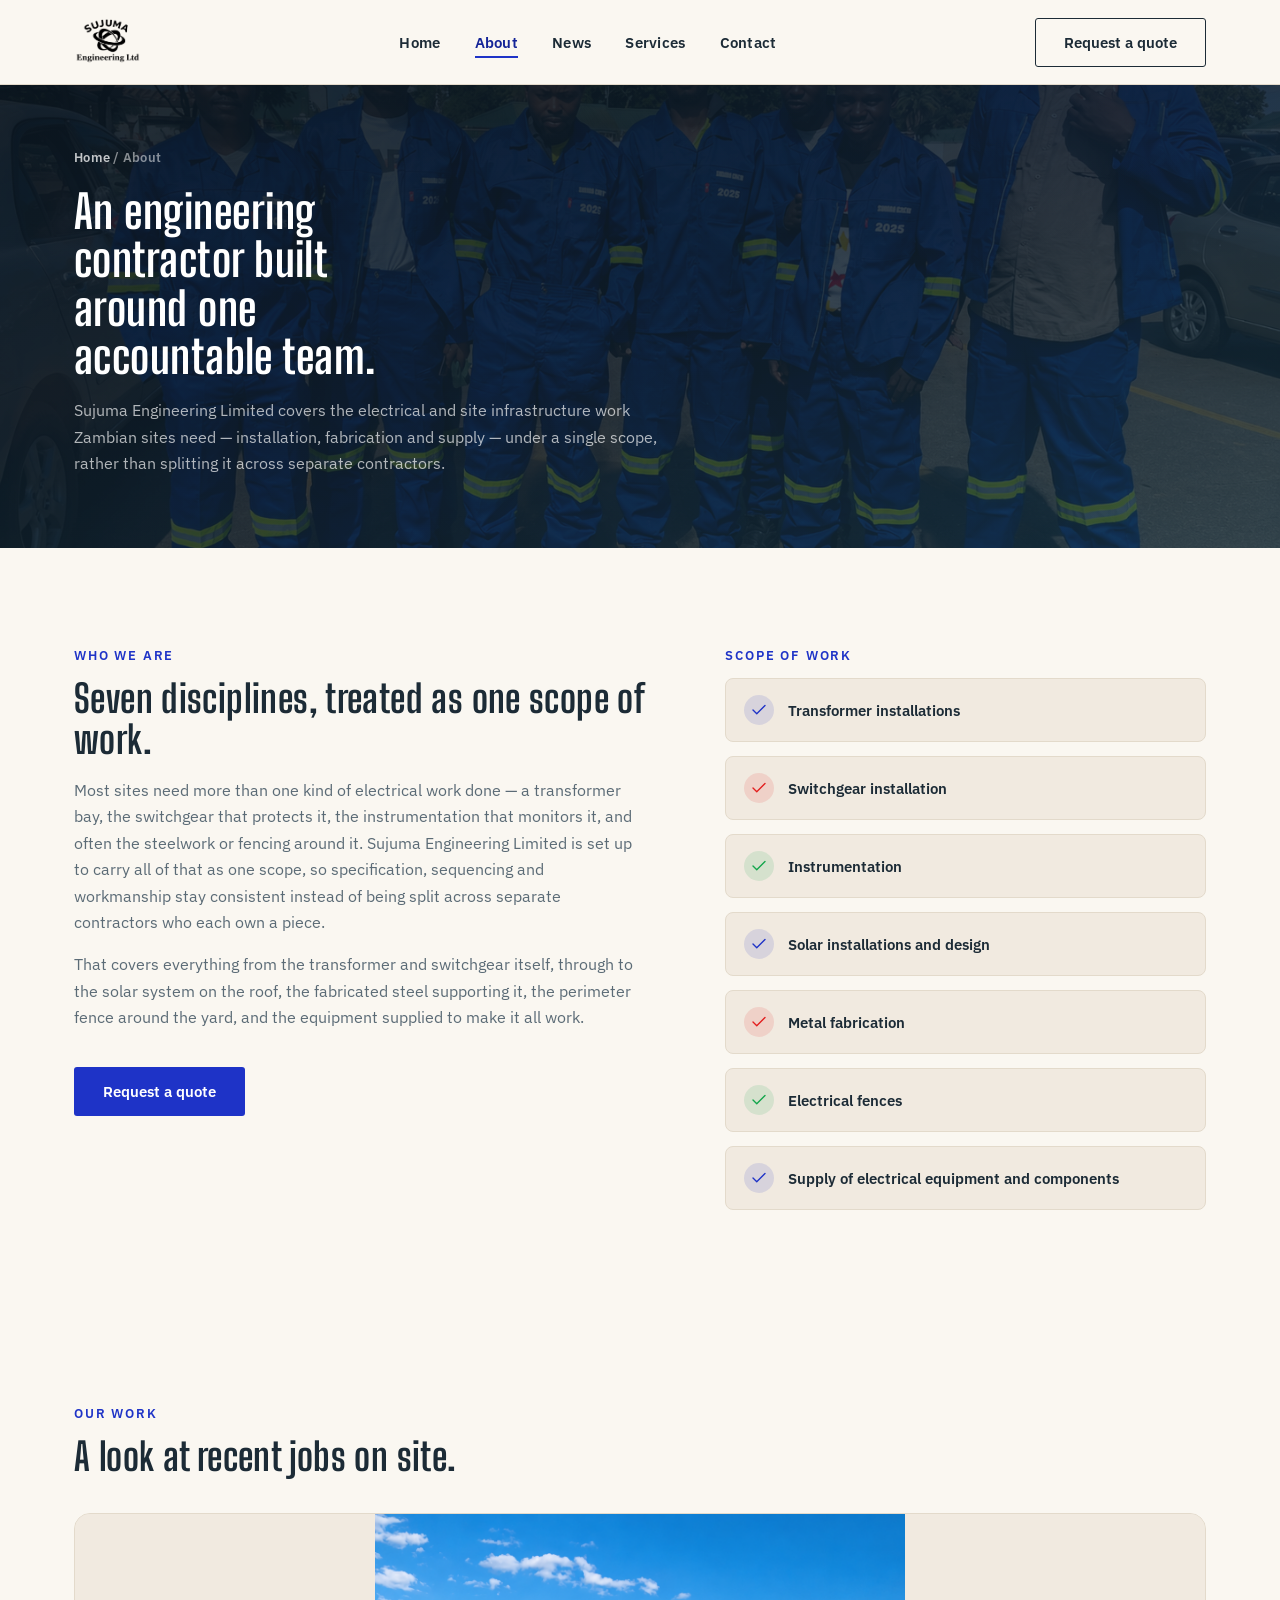
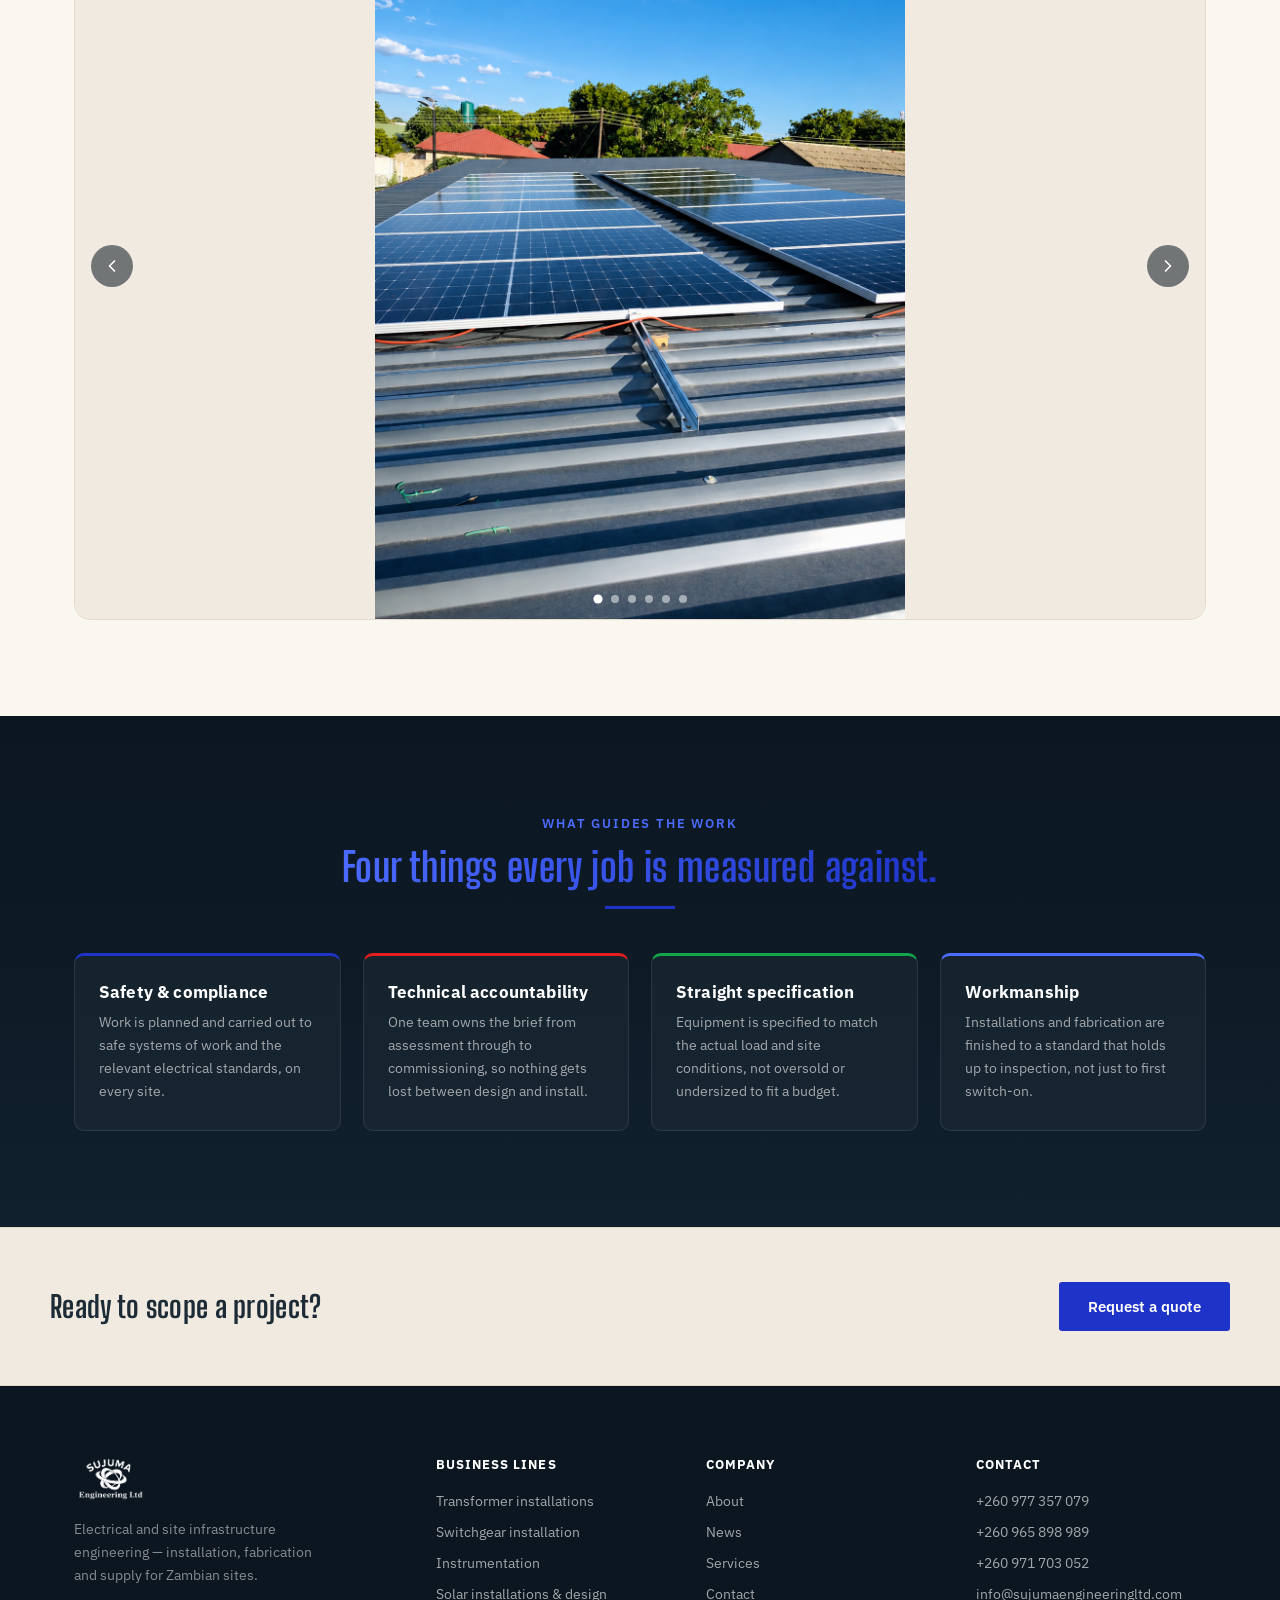
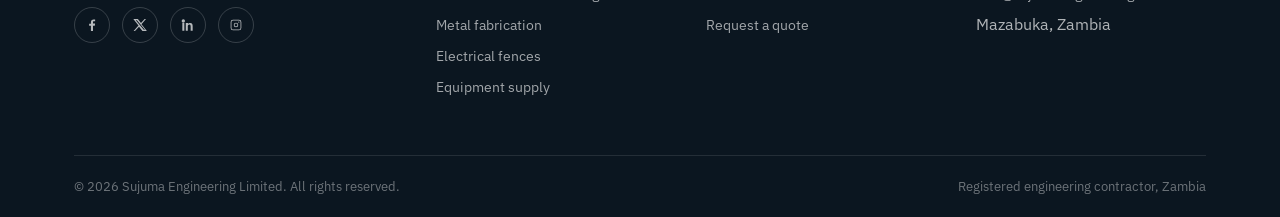
==== about.html @ 50403bbb "Initial commit" ====
<!DOCTYPE html>
<html lang="en">
<head>
<meta charset="UTF-8" />
<meta name="viewport" content="width=device-width, initial-scale=1" />
<title>About — Sujuma Engineering Limited</title>
<meta name="description" content="Sujuma Engineering Limited is a Zambian engineering contractor covering transformer installation, switchgear, instrumentation, solar, fabrication, electrical fencing and equipment supply." />
<link rel="icon" type="image/png" href="images/logo1.png" />
<link rel="stylesheet" href="css/style.css" />
</head>
<body>

<header class="site-header">
  <div class="container nav">
    <a href="index.html" class="logo">
      <img src="images/logo-black.png" alt="Sujuma Engineering Limited" />
    </a>
    <nav class="nav-links" id="nav-links">
      <a href="index.html">Home</a>
      <a href="about.html" aria-current="page">About</a>
      <a href="news.html">News</a>
      <a href="services.html">Services</a>
      <a href="contact.html">Contact</a>
    </nav>
    <div class="nav-cta">
      <a href="contact.html" class="btn btn-outline">Request a quote</a>
      <button class="nav-toggle" aria-label="Toggle menu" aria-expanded="false" id="nav-toggle">
        <span></span>
      </button>
    </div>
  </div>
</header>

<!-- ================= PAGE HERO ================= -->
<section class="page-hero page-hero--photo">
  <div class="container">
    <div class="breadcrumb"><a href="index.html">Home</a> / About</div>
    <h1>An engineering contractor built around one accountable team.</h1>
    <p>Sujuma Engineering Limited covers the electrical and site infrastructure work Zambian sites need — installation, fabrication and supply — under a single scope, rather than splitting it across separate contractors.</p>
  </div>
</section>

<!-- ================= WHO WE ARE / SCOPE ================= -->
<section class="section-pad">
  <div class="container split">
    <div>
      <span class="eyebrow">Who we are</span>
      <h2 style="font-size:clamp(1.9rem,3vw,2.4rem); color:var(--ink); margin-bottom:18px;">Seven disciplines, treated as one scope of work.</h2>
      <p style="max-width:56ch;">Most sites need more than one kind of electrical work done — a transformer bay, the switchgear that protects it, the instrumentation that monitors it, and often the steelwork or fencing around it. Sujuma Engineering Limited is set up to carry all of that as one scope, so specification, sequencing and workmanship stay consistent instead of being split across separate contractors who each own a piece.</p>
      <p style="max-width:56ch;">That covers everything from the transformer and switchgear itself, through to the solar system on the roof, the fabricated steel supporting it, the perimeter fence around the yard, and the equipment supplied to make it all work.</p>
      <a href="contact.html" class="btn btn-copper" style="margin-top:20px;">Request a quote</a>
    </div>
    <div>
      <span class="eyebrow">Scope of work</span>
      <ul class="scope-list">
        <li>
          <svg viewBox="0 0 24 24" fill="none" stroke="currentColor" stroke-width="1.8" stroke-linecap="round" stroke-linejoin="round" aria-hidden="true"><path d="M20 6 L9 17 L4 12"/></svg>
          Transformer installations
        </li>
        <li>
          <svg viewBox="0 0 24 24" fill="none" stroke="currentColor" stroke-width="1.8" stroke-linecap="round" stroke-linejoin="round" aria-hidden="true"><path d="M20 6 L9 17 L4 12"/></svg>
          Switchgear installation
        </li>
        <li>
          <svg viewBox="0 0 24 24" fill="none" stroke="currentColor" stroke-width="1.8" stroke-linecap="round" stroke-linejoin="round" aria-hidden="true"><path d="M20 6 L9 17 L4 12"/></svg>
          Instrumentation
        </li>
        <li>
          <svg viewBox="0 0 24 24" fill="none" stroke="currentColor" stroke-width="1.8" stroke-linecap="round" stroke-linejoin="round" aria-hidden="true"><path d="M20 6 L9 17 L4 12"/></svg>
          Solar installations and design
        </li>
        <li>
          <svg viewBox="0 0 24 24" fill="none" stroke="currentColor" stroke-width="1.8" stroke-linecap="round" stroke-linejoin="round" aria-hidden="true"><path d="M20 6 L9 17 L4 12"/></svg>
          Metal fabrication
        </li>
        <li>
          <svg viewBox="0 0 24 24" fill="none" stroke="currentColor" stroke-width="1.8" stroke-linecap="round" stroke-linejoin="round" aria-hidden="true"><path d="M20 6 L9 17 L4 12"/></svg>
          Electrical fences
        </li>
        <li>
          <svg viewBox="0 0 24 24" fill="none" stroke="currentColor" stroke-width="1.8" stroke-linecap="round" stroke-linejoin="round" aria-hidden="true"><path d="M20 6 L9 17 L4 12"/></svg>
          Supply of electrical equipment and components
        </li>
      </ul>
    </div>
  </div>
</section>

<!-- ================= OUR WORK — slideshow ================= -->
<section class="section-pad">
  <div class="container">
    <div style="margin-bottom:36px;">
      <span class="eyebrow">Our work</span>
      <h2 style="font-size:clamp(1.9rem,3vw,2.4rem); color:var(--ink);">A look at recent jobs on site.</h2>
    </div>
    <div class="work-slider" id="work-slider">
      <div class="work-slide is-active"><img src="images/work1.jpeg" alt="Sujuma Engineering site work — photo 1" /></div>
      <div class="work-slide"><img src="images/work2.jpeg" alt="Sujuma Engineering site work — photo 2" /></div>
      <div class="work-slide"><img src="images/work3.jpeg" alt="Sujuma Engineering site work — photo 3" /></div>
      <div class="work-slide"><img src="images/work4.jpeg" alt="Sujuma Engineering site work — photo 4" /></div>
      <div class="work-slide"><img src="images/work5.jpeg" alt="Sujuma Engineering site work — photo 5" /></div>
      <div class="work-slide"><img src="images/work6.jpeg" alt="Sujuma Engineering site work — photo 6" /></div>

      <button class="work-slider-arrow work-slider-prev" id="work-prev" aria-label="Previous photo">
        <svg viewBox="0 0 24 24" fill="none" stroke="currentColor" stroke-width="2" stroke-linecap="round" stroke-linejoin="round"><path d="M15 6l-6 6 6 6"/></svg>
      </button>
      <button class="work-slider-arrow work-slider-next" id="work-next" aria-label="Next photo">
        <svg viewBox="0 0 24 24" fill="none" stroke="currentColor" stroke-width="2" stroke-linecap="round" stroke-linejoin="round"><path d="M9 6l6 6-6 6"/></svg>
      </button>

      <div class="work-slider-dots" id="work-slider-dots"></div>
    </div>
  </div>
</section>

<script>
(function () {
  var slides = document.querySelectorAll(".work-slide");
  var dotsEl = document.getElementById("work-slider-dots");
  if (!slides.length || !dotsEl) return;

  var index = 0;
  var rotationMs = 5000;
  var timer = null;
  var dots = [];

  function show(i) {
    slides.forEach(function (slide, n) { slide.classList.toggle("is-active", n === i); });
    dots.forEach(function (dot, n) { dot.classList.toggle("is-active", n === i); });
    index = i;
  }

  function next() { show((index + 1) % slides.length); }
  function prev() { show((index - 1 + slides.length) % slides.length); }

  function restartTimer() {
    if (timer) clearInterval(timer);
    timer = setInterval(next, rotationMs);
  }

  slides.forEach(function (_, i) {
    var dot = document.createElement("button");
    dot.className = "work-dot" + (i === 0 ? " is-active" : "");
    dot.setAttribute("aria-label", "Photo " + (i + 1));
    dot.addEventListener("click", function () { show(i); restartTimer(); });
    dotsEl.appendChild(dot);
    dots.push(dot);
  });

  var prevBtn = document.getElementById("work-prev");
  var nextBtn = document.getElementById("work-next");
  if (prevBtn) prevBtn.addEventListener("click", function () { prev(); restartTimer(); });
  if (nextBtn) nextBtn.addEventListener("click", function () { next(); restartTimer(); });

  restartTimer();
})();
</script>

<!-- ================= VALUES — dark band ================= -->
<section class="services-dark section-pad">
  <div class="container">
    <div class="services-head" style="margin-bottom:44px;">
      <span class="eyebrow">What guides the work</span>
      <h2>Four things every job is measured against.</h2>
    </div>
    <div class="values-grid">
      <div class="value-card">
        <h3>Safety &amp; compliance</h3>
        <p>Work is planned and carried out to safe systems of work and the relevant electrical standards, on every site.</p>
      </div>
      <div class="value-card">
        <h3>Technical accountability</h3>
        <p>One team owns the brief from assessment through to commissioning, so nothing gets lost between design and install.</p>
      </div>
      <div class="value-card">
        <h3>Straight specification</h3>
        <p>Equipment is specified to match the actual load and site conditions, not oversold or undersized to fit a budget.</p>
      </div>
      <div class="value-card">
        <h3>Workmanship</h3>
        <p>Installations and fabrication are finished to a standard that holds up to inspection, not just to first switch-on.</p>
      </div>
    </div>
  </div>
</section>

<!-- ================= CTA BAND ================= -->
<section class="cta-band">
  <div class="container cta-inner">
    <h2>Ready to scope a project?</h2>
    <a href="contact.html" class="btn btn-copper">Request a quote</a>
  </div>
</section>

<!-- ================= FOOTER ================= -->
<footer class="site-footer">
  <div class="container">
    <div class="footer-grid">
      <div class="footer-brand">
        <a href="index.html" class="logo">
          <img src="images/logo-white.png" alt="Sujuma Engineering Limited" />
        </a>
        <p>Electrical and site infrastructure engineering — installation, fabrication and supply for Zambian sites.</p>
        <div class="footer-social">
          <a href="#" aria-label="Facebook">
            <svg viewBox="0 0 24 24" fill="currentColor"><path d="M13.5 21v-8h2.7l.4-3.1h-3.1V8c0-.9.25-1.5 1.55-1.5H16.7V3.7c-.28-.04-1.25-.12-2.36-.12-2.34 0-3.94 1.43-3.94 4.04V10H7.7v3.1h2.7V21h3.1z"/></svg>
          </a>
          <a href="#" aria-label="Twitter / X">
            <svg viewBox="0 0 24 24" fill="currentColor"><path d="M18.9 3H21l-6.8 7.8L22.3 21h-6.6l-5.2-6.4L4.5 21H2.4l7.3-8.4L2 3h6.8l4.7 5.9L18.9 3zm-1.2 16h1.7L7.4 4.9H5.6L17.7 19z"/></svg>
          </a>
          <a href="#" aria-label="LinkedIn">
            <svg viewBox="0 0 24 24" fill="currentColor"><path d="M4.98 3.5a2.5 2.5 0 11-.02 5 2.5 2.5 0 01.02-5zM3.5 9h3v11.5h-3V9zm6 0h2.9v1.6h.04c.4-.76 1.4-1.6 2.9-1.6 3.1 0 3.66 2.05 3.66 4.7v6.8h-3v-6c0-1.44-.03-3.3-2-3.3-2 0-2.3 1.57-2.3 3.2v6.1h-3V9z"/></svg>
          </a>
          <a href="#" aria-label="Instagram">
            <svg viewBox="0 0 24 24" fill="currentColor"><path d="M12 8.6a3.4 3.4 0 100 6.8 3.4 3.4 0 000-6.8zm0 5.6a2.2 2.2 0 110-4.4 2.2 2.2 0 010 4.4zM16.5 4h-9A3.5 3.5 0 004 7.5v9A3.5 3.5 0 007.5 20h9a3.5 3.5 0 003.5-3.5v-9A3.5 3.5 0 0016.5 4zm2.3 12.5a2.3 2.3 0 01-2.3 2.3h-9a2.3 2.3 0 01-2.3-2.3v-9A2.3 2.3 0 017.5 5.2h9a2.3 2.3 0 012.3 2.3v9zM17.1 7.6a.9.9 0 11-1.8 0 .9.9 0 011.8 0z"/></svg>
          </a>
        </div>
      </div>
      <div class="footer-col">
        <h4>Business lines</h4>
        <ul>
          <li><a href="services.html#transformer-installations">Transformer installations</a></li>
          <li><a href="services.html#switchgear-installation">Switchgear installation</a></li>
          <li><a href="services.html#instrumentation">Instrumentation</a></li>
          <li><a href="services.html#solar-installations-design">Solar installations &amp; design</a></li>
          <li><a href="services.html#metal-fabrication">Metal fabrication</a></li>
          <li><a href="services.html#electrical-fences">Electrical fences</a></li>
          <li><a href="services.html#supply-of-equipment">Equipment supply</a></li>
        </ul>
      </div>
      <div class="footer-col">
        <h4>Company</h4>
        <ul>
          <li><a href="about.html">About</a></li>
          <li><a href="news.html">News</a></li>
          <li><a href="services.html">Services</a></li>
          <li><a href="contact.html">Contact</a></li>
          <li><a href="contact.html#quote">Request a quote</a></li>
        </ul>
      </div>
      <div class="footer-col">
        <h4>Contact</h4>
        <ul>
          <li><a href="tel:+260977357079">+260 977 357 079</a></li>
          <li><a href="tel:+260965898989">+260 965 898 989</a></li>
          <li><a href="tel:+260971703052">+260 971 703 052</a></li>
          <li><a href="mailto:info@sujumaengineeringltd.com">info@sujumaengineeringltd.com</a></li>
          <li>Mazabuka, Zambia</li>
        </ul>
      </div>
    </div>
    <div class="footer-bottom">
      <span>© <span data-year>2026</span> Sujuma Engineering Limited. All rights reserved.</span>
      <span>Registered engineering contractor, Zambia</span>
    </div>
  </div>
</footer>

<script src="js/main.js"></script>
</body>
</html>
---- css/style.css ----
/* ==========================================================================
   Sujuma Engineering Limited — stylesheet
   Layout structure inspired by the Photon site (video/carousel hero,
   split about section, dark portfolio band, footer with logo + socials)
   rebuilt in Sujuma's own brand system — the blue / red / green from the
   Sujuma ring logo, on a navy base.
   ========================================================================== */

@import url('https://fonts.googleapis.com/css2?family=Big+Shoulders+Display:wght@600;700;800&family=IBM+Plex+Sans:wght@400;500;600&display=swap');

:root{
  /* primary accent = logo blue; --copper name kept so existing rules below
     (buttons, links, hero accents) stay wired up */
  --copper: #1E33C7;
  --copper-light: #4C6BFF;
  --copper-dark: #142497;

  /* secondary logo accents */
  --brand-red: #E31E1E;
  --brand-red-light: #FF5A5A;
  --brand-green: #12A64B;
  --brand-green-light: #35CE72;

  --navy-950: #0B1620;
  --navy-900: #10202D;
  --navy-800: #16303F;
  --ink: #1C2B36;
  --slate: #5B6B76;
  --paper: #FAF7F1;
  --paper-dim: #F1EAE0;
  --line: #E3DACB;
  --white: #FFFFFF;

  --font-display: 'Big Shoulders Display', sans-serif;
  --font-body: 'IBM Plex Sans', sans-serif;

  --container: 1180px;
}

*, *::before, *::after{ box-sizing: border-box; }
html{ scroll-behavior: smooth; }
body{
  margin:0;
  font-family: var(--font-body);
  color: var(--ink);
  background: var(--paper);
  -webkit-font-smoothing: antialiased;
}
img{ max-width:100%; display:block; }
a{ color: inherit; text-decoration:none; }
ul{ margin:0; padding:0; list-style:none; }
h1,h2,h3,h4{
  font-family: var(--font-display);
  font-weight: 700;
  line-height: 1.05;
  margin: 0 0 .5em;
  letter-spacing: .01em;
}
p{ margin: 0 0 1em; color: var(--slate); line-height: 1.65; }

.container{
  max-width: var(--container);
  margin: 0 auto;
  padding: 0 24px;
}

.section-pad{ padding: 96px 0; }
.eyebrow{
  display:inline-block;
  font-family: var(--font-body);
  font-weight:600;
  font-size: 13px;
  letter-spacing: .14em;
  text-transform: uppercase;
  color: var(--copper);
  margin-bottom: 14px;
}

/* ---------- buttons ---------- */
.btn{
  display:inline-flex;
  align-items:center;
  justify-content:center;
  gap:8px;
  padding: 14px 28px;
  border-radius: 3px;
  font-family: var(--font-body);
  font-weight:600;
  font-size: 15px;
  border: 1.5px solid transparent;
  cursor:pointer;
  transition: all .2s ease;
  white-space: nowrap;
}
.btn-copper{ background: var(--copper); color: var(--white); }
.btn-copper:hover{ background: var(--copper-dark); }
.btn-outline{ border-color: var(--ink); color: var(--ink); background: transparent; }
.btn-outline:hover{ background: var(--ink); color: var(--white); }
.btn-outline-light{ border-color: rgba(255,255,255,.55); color: var(--white); background: transparent; }
.btn-outline-light:hover{ background: var(--white); color: var(--navy-950); border-color: var(--white); }

/* ==========================================================================
   Header
   ========================================================================== */
.site-header{
  position: sticky; top:0; z-index: 100;
  background: rgba(250,247,241,.92);
  backdrop-filter: blur(8px);
  border-bottom: 1px solid var(--line);
}
.nav{
  display:flex; align-items:center; justify-content:space-between;
  height: 84px;
}
.logo{ display:flex; align-items:center; gap:12px; }
.logo img{ height: 46px; width:auto; }
.nav-links{ display:flex; align-items:center; gap:34px; }
.nav-links a{
  font-weight:600; font-size:14.5px; letter-spacing:.02em;
  color: var(--ink); position:relative; padding: 6px 0;
}
.nav-links a::after{
  content:""; position:absolute; left:0; right:0; bottom:0; height:2px;
  background: var(--copper); transform: scaleX(0); transform-origin:left;
  transition: transform .2s ease;
}
.nav-links a:hover::after, .nav-links a[aria-current="page"]::after{ transform: scaleX(1); }
.nav-links a[aria-current="page"]{ color: var(--copper-dark); }

.nav-cta{ display:flex; align-items:center; gap:18px; }
.nav-toggle{
  display:none; width:38px; height:32px; border:none; background:none; cursor:pointer;
  position: relative;
}
.nav-toggle span, .nav-toggle::before, .nav-toggle::after{
  content:""; position:absolute; left:6px; right:6px; height:2px; background: var(--ink);
}
.nav-toggle::before{ top:8px; } .nav-toggle span{ top:15px; } .nav-toggle::after{ top:22px; }

/* ==========================================================================
   Hero — dark banner with rotating slide copy, replaces the video hero
   ========================================================================== */
.hero{
  position: relative;
  overflow:hidden;
  background: var(--navy-950);
  color: var(--white);
}

/* photographic background layer — one image per slide, cross-faded */
.hero-bg{ position:absolute; inset:0; z-index:0; }
.hero-bg-img{
  position:absolute; inset:0;
  background-size: cover;
  background-position: center;
  opacity: 0;
  transition: opacity 1.1s ease;
  animation: zoom-pan 25s ease-in-out infinite;
}
.hero-bg-img.is-active{ opacity:1; }
.hero-bg-img-1{ animation-delay: 0s; }
.hero-bg-img-2{ animation-delay: -6.25s; }
.hero-bg-img-3{ animation-delay: -12.5s; }
.hero-bg-img-4{ animation-delay: -18.75s; }

@keyframes zoom-pan {
  0% { background-size: 120%; background-position: center; }
  50% { background-size: 110%; background-position: center; }
  100% { background-size: 120%; background-position: center; }
}
.hero-bg::after{
  content:"";
  position:absolute; inset:0;
  background:
    linear-gradient(160deg, rgba(11,22,32,.60), rgba(16,32,45,.55) 55%, rgba(22,48,63,.50)),
    radial-gradient(1100px 620px at 84% -10%, rgba(30,51,199,.25), transparent 60%),
    radial-gradient(900px 500px at -10% 110%, rgba(18,166,75,.12), transparent 55%);
}
.hero-grid-lines{
  position:absolute; inset:0; opacity:.06; pointer-events:none; z-index:1;
  background-image:
    linear-gradient(rgba(255,255,255,.6) 1px, transparent 1px),
    linear-gradient(90deg, rgba(255,255,255,.6) 1px, transparent 1px);
  background-size: 56px 56px;
}
.hero-slider{
  position: relative; z-index: 2;
  min-height: 560px;
  display:flex; align-items:center;
}
.hero-slide{
  display:none;
  animation: heroFade .6s ease;
}
.hero-slide.is-active{ display:block; }
@keyframes heroFade{ from{ opacity:0; transform: translateY(10px);} to{ opacity:1; transform:none; } }

.hero-slide-inner{
  max-width: 680px;
  padding: 90px 0 76px;
}
.hero-eyebrow{
  display:inline-flex; align-items:center; gap:10px;
  font-size:13px; font-weight:600; letter-spacing:.14em; text-transform:uppercase;
  color: var(--copper-light); margin-bottom: 18px;
}
.hero-eyebrow::before{ content:""; width:26px; height:2px; background: var(--copper-light); display:inline-block; }
.hero-slide h1{
  font-size: clamp(38px, 5.4vw, 64px);
  color: var(--white);
  margin-bottom: 20px;
}
.hero-slide h1 .accent{ color: var(--copper-light); }

/* per-slide accent — cycles the logo's blue / green / red */
.hero-slide--green .hero-eyebrow,
.hero-slide--green h1 .accent{ color: var(--brand-green-light); }
.hero-slide--green .hero-eyebrow::before{ background: var(--brand-green-light); }

.hero-slide--red .hero-eyebrow,
.hero-slide--red h1 .accent{ color: var(--brand-red-light); }
.hero-slide--red .hero-eyebrow::before{ background: var(--brand-red-light); }
.hero-slide p{
  color: rgba(255,255,255,.72);
  font-size: 17px;
  max-width: 540px;
  margin-bottom: 30px;
}
.hero-actions{ display:flex; gap:16px; flex-wrap:wrap; }

.hero-dots{
  position:absolute; left:24px; right:24px; bottom:28px;
  display:flex; align-items:center; gap:10px;
}
.hero-dots .container-dots{ display:flex; gap:10px; margin:0 auto; }
.hero-dot{
  width: 34px; height:3px; border:none; background: rgba(255,255,255,.28);
  cursor:pointer; border-radius: 2px; padding:0; transition: background .2s ease;
}
.hero-dot.is-active{ background: var(--copper-light); }

.hero-specs{
  position: relative; z-index: 2;
  display:flex; gap:0; margin: 0; padding:0;
  border-top: 1px solid rgba(255,255,255,.14);
  background: rgba(11,22,32,.55);
  backdrop-filter: blur(2px);
}
.hero-specs .container{
  display:flex; flex-wrap:wrap; gap: 0;
}
.hero-spec{
  flex:1 1 200px;
  padding: 26px 24px;
  border-right: 1px solid rgba(255,255,255,.14);
}
.hero-spec:last-child{ border-right:none; }
.hero-spec dt{
  font-family: var(--font-display);
  font-size: 30px; color: var(--copper-light); margin:0;
}
.hero-spec dd{ margin:4px 0 0; color: rgba(255,255,255,.62); font-size: 13.5px; }

/* ==========================================================================
   Intro / about split
   ========================================================================== */
.intro{ padding: 100px 0 40px; }
.intro-grid{
  display:grid; grid-template-columns: .85fr 1.15fr; gap: 64px; align-items:center;
}
.intro-media{
  position: relative;
  background: var(--paper-dim);
  border-radius: 8px;
  padding: 44px;
  display:flex; align-items:center; justify-content:center;
}
.intro-media::before{
  content:"";
  position:absolute; inset:0; border-radius:8px; padding:1.5px;
  background: conic-gradient(var(--copper), var(--brand-red), var(--brand-green), var(--copper));
  -webkit-mask: linear-gradient(#fff 0 0) content-box, linear-gradient(#fff 0 0);
  mask: linear-gradient(#fff 0 0) content-box, linear-gradient(#fff 0 0);
  -webkit-mask-composite: xor; mask-composite: exclude;
  opacity: .55;
}
.intro-media img{ max-width: 260px; }
.intro h2{ font-size: clamp(26px, 3vw, 34px); color: var(--ink); max-width: 20ch; }
.intro-body p{ font-size: 15.5px; }

.value-row{
  display:flex; gap:28px; margin-top: 28px; flex-wrap:wrap;
}
.value-item{ flex:1 1 160px; }
.value-item h4{ font-size:15px; color: var(--copper-dark); margin-bottom:4px; font-family: var(--font-body); font-weight:700; }
.value-item p{ font-size: 13.5px; margin:0; }

/* ==========================================================================
   Services — dark portfolio band with cards (replaces Photon's carousel)
   ========================================================================== */
.services-dark{
  background: linear-gradient(180deg, var(--navy-950), var(--navy-900));
  color: var(--white);
  position: relative;
}
.services-head{
  text-align:center;
  max-width: 640px;
  margin: 0 auto 56px;
}
.services-head .eyebrow{ color: var(--copper-light); }
.services-head h2{
  font-size: clamp(28px, 3.6vw, 40px);
  background: linear-gradient(90deg, var(--copper-light), var(--copper));
  -webkit-background-clip: text; background-clip:text;
  -webkit-text-fill-color: transparent; color: transparent;
}
.services-head h2::after{
  content:""; display:block; width:70px; height:3px; background: var(--copper);
  margin: 18px auto 0;
}
.services-head p{ color: rgba(255,255,255,.6); }

.service-grid{
  display:grid;
  grid-template-columns: repeat(auto-fit, minmax(260px, 1fr));
  gap: 22px;
}
.service-card{
  background: rgba(255,255,255,.035);
  border: 1px solid rgba(255,255,255,.09);
  border-radius: 10px;
  padding: 30px 26px;
  transition: transform .25s ease, border-color .25s ease, background .25s ease;
}
.service-card:hover{
  transform: translateY(-5px);
  border-color: rgba(30,51,199,.5);
  background: rgba(255,255,255,.055);
}
.service-icon{
  width: 52px; height:52px; border-radius:9px;
  background: rgba(76,107,255,.14);
  border: 1px solid rgba(76,107,255,.35);
  display:flex; align-items:center; justify-content:center;
  margin-bottom: 20px;
}
.service-icon svg{ width:26px; height:26px; stroke: var(--copper-light); }

/* cycle the three logo accent colors across the service cards, echoing
   the blue / red / green rings in the mark */
.service-card:nth-child(3n+2) .service-icon{
  background: rgba(227,30,30,.14);
  border-color: rgba(227,30,30,.35);
}
.service-card:nth-child(3n+2) .service-icon svg{ stroke: var(--brand-red-light); }
.service-card:nth-child(3n+2) .service-link{ color: var(--brand-red-light); }

.service-card:nth-child(3n+3) .service-icon{
  background: rgba(18,166,75,.14);
  border-color: rgba(18,166,75,.35);
}
.service-card:nth-child(3n+3) .service-icon svg{ stroke: var(--brand-green-light); }
.service-card:nth-child(3n+3) .service-link{ color: var(--brand-green-light); }
.service-card h3{
  font-family: var(--font-body); font-weight:700; font-size: 17px;
  color: var(--white); margin-bottom: 10px;
}
.service-card p{ font-size: 13.8px; color: rgba(255,255,255,.58); margin-bottom: 18px; }
.service-link{
  font-size: 13px; font-weight:600; color: var(--copper-light);
  display:inline-flex; align-items:center; gap:6px;
}
.service-link svg{ width:14px; height:14px; transition: transform .2s ease; }
.service-card:hover .service-link svg{ transform: translateX(3px); }

/* ==========================================================================
   Interior page hero (About / Services / Contact) — compact dark banner
   ========================================================================== */
.page-hero{
  position: relative;
  overflow: hidden;
  background: var(--navy-950);
  color: var(--white);
  padding: 64px 0 56px;
}
.page-hero.page-hero--photo{
  background: var(--navy-950) url('../images/workers.png') center/cover no-repeat;
}
.page-hero::before{
  content:"";
  position:absolute; inset:0;
  background:
    linear-gradient(160deg, rgba(11,22,32,.98), rgba(16,32,45,.94) 55%, rgba(22,48,63,.9)),
    radial-gradient(900px 480px at 88% -20%, rgba(30,51,199,.4), transparent 60%),
    radial-gradient(700px 420px at -10% 120%, rgba(18,166,75,.18), transparent 55%);
}
.page-hero.page-hero--photo::before{
  background:
    linear-gradient(160deg, rgba(11,22,32,.93), rgba(16,32,45,.84) 55%, rgba(22,48,63,.8)),
    radial-gradient(900px 480px at 88% -20%, rgba(30,51,199,.3), transparent 60%),
    radial-gradient(700px 420px at -10% 120%, rgba(18,166,75,.12), transparent 55%);
}
.page-hero .container{ position:relative; z-index:1; }
.breadcrumb{
  font-size: 13px; font-weight:600; color: rgba(255,255,255,.5);
  margin-bottom: 22px; letter-spacing:.02em;
}
.breadcrumb a{ color: rgba(255,255,255,.75); }
.breadcrumb a:hover{ color: var(--copper-light); }
.page-hero h1{
  font-size: clamp(30px, 4.2vw, 46px);
  max-width: 18ch;
  margin-bottom: 16px;
}
.page-hero p{ color: rgba(255,255,255,.68); font-size: 16px; max-width: 62ch; }

/* ==========================================================================
   Split content block (About page — text + scope list)
   ========================================================================== */
.split{
  display:grid;
  grid-template-columns: 1.1fr .9fr;
  gap: 64px;
  align-items:start;
}
.scope-list{ display:flex; flex-direction:column; gap:14px; }
.scope-list li{
  display:flex; align-items:center; gap:14px;
  padding: 16px 18px;
  background: var(--paper-dim);
  border: 1px solid var(--line);
  border-radius: 8px;
  font-weight:600; font-size: 14.5px; color: var(--ink);
}
.scope-list li svg{
  flex: none;
  width:30px; height:30px; padding:6px; border-radius:50%;
  background: rgba(30,51,199,.12); color: var(--copper);
}
/* cycle the three brand colors down the scope list, echoing the rings */
.scope-list li:nth-child(3n+2) svg{ background: rgba(227,30,30,.12); color: var(--brand-red); }
.scope-list li:nth-child(3n+3) svg{ background: rgba(18,166,75,.12); color: var(--brand-green); }

/* ==========================================================================
   Values grid (About page)
   ========================================================================== */
.values-grid{
  display:grid;
  grid-template-columns: repeat(auto-fit, minmax(230px, 1fr));
  gap: 22px;
}
.value-card{
  background: rgba(255,255,255,.035);
  border: 1px solid rgba(255,255,255,.09);
  border-radius: 10px;
  padding: 28px 24px;
  border-top: 3px solid var(--copper);
}
.value-card:nth-child(4n+2){ border-top-color: var(--brand-red); }
.value-card:nth-child(4n+3){ border-top-color: var(--brand-green); }
.value-card:nth-child(4n+4){ border-top-color: var(--copper-light); }
.value-card h3{
  font-family: var(--font-body); font-weight:700; font-size: 16.5px;
  color: var(--white); margin-bottom: 10px;
}
.value-card p{ font-size: 13.8px; color: rgba(255,255,255,.6); margin:0; }

/* ==========================================================================
   Services page — alternating photo / detail-card rows
   ========================================================================== */
.service-row-section{ padding: 0; }
.service-row-section:nth-child(odd){ background: var(--paper); }
.service-row-section:nth-child(even){ background: var(--paper-dim); }

.service-row{
  display:flex;
  align-items:center;
  gap: 56px;
  padding: 72px 0;
}
.service-row:nth-child(even){ flex-direction: row-reverse; }

.service-row-media{
  flex: 1 1 48%;
  border-radius: 16px;
  overflow: hidden;
  box-shadow: 0 18px 40px rgba(11,22,32,.16);
}
.service-row-media img{
  width: 100%; height: 360px; object-fit: cover; display:block;
  transition: transform .5s ease;
}
.service-row-media:hover img{ transform: scale(1.05); }

.service-row-details{
  flex: 1 1 52%;
  background: rgba(255,255,255,.66);
  backdrop-filter: blur(10px);
  border: 1px solid var(--line);
  border-radius: 16px;
  padding: 38px;
  box-shadow: 0 10px 28px rgba(11,22,32,.08);
}
.service-icon-lg{
  width: 56px; height:56px; border-radius:12px;
  background: rgba(30,51,199,.12);
  border: 1px solid rgba(30,51,199,.3);
  color: var(--copper);
  display:flex; align-items:center; justify-content:center;
  margin-bottom: 20px;
}
.service-icon-lg svg{ width:28px; height:28px; }
.service-row-details h2{
  font-size: clamp(1.5rem, 2.4vw, 1.9rem);
  color: var(--ink);
  margin-bottom: 12px;
}
.service-row-details > p{ font-size: 15px; max-width: 52ch; }

.service-tags-list{
  list-style:none; margin: 22px 0 0; padding:0;
  display:flex; flex-direction:column; gap: 10px;
}
.service-tags-list li{
  font-size: 14px; font-weight:600; color: var(--ink);
  padding: 12px 16px;
  background: var(--paper-dim);
  border-left: 4px solid var(--copper);
  border-radius: 8px;
  transition: all .25s ease;
}
.service-row-section:nth-child(even) .service-tags-list li{ background: var(--paper); }
.service-tags-list li:hover{
  background: var(--copper); color: var(--white);
  transform: translateX(4px);
  cursor: default;
}

/* cycle the three brand colors row by row, same rhythm as the homepage cards */
.service-row-section:nth-child(3n+2) .service-icon-lg{
  background: rgba(227,30,30,.12); border-color: rgba(227,30,30,.3); color: var(--brand-red);
}
.service-row-section:nth-child(3n+2) .service-tags-list li{ border-left-color: var(--brand-red); }
.service-row-section:nth-child(3n+2) .service-tags-list li:hover{ background: var(--brand-red); }

.service-row-section:nth-child(3n+3) .service-icon-lg{
  background: rgba(18,166,75,.12); border-color: rgba(18,166,75,.3); color: var(--brand-green);
}
.service-row-section:nth-child(3n+3) .service-tags-list li{ border-left-color: var(--brand-green); }
.service-row-section:nth-child(3n+3) .service-tags-list li:hover{ background: var(--brand-green); }

/* ==========================================================================
   Process
   ========================================================================== */
.process-head{ max-width: 620px; margin-bottom: 52px; }
.process-head h2{ font-size: clamp(26px,3vw,34px); }
.process-steps{
  display:grid; grid-template-columns: repeat(4,1fr); gap: 28px;
}
.process-step{
  border-top: 3px solid var(--copper);
  padding-top: 18px;
}
.step-num{
  display:block; font-family: var(--font-display); font-size: 34px;
  color: var(--line); margin-bottom: 6px;
}
.process-step h3{ font-size: 18px; margin-bottom: 8px; }
.process-step p{ font-size: 13.8px; }

/* ==========================================================================
   CTA band
   ========================================================================== */
.cta-band{
  background: var(--paper-dim);
  border-top: 1px solid var(--line);
  border-bottom: 1px solid var(--line);
}
.cta-inner{
  display:flex; align-items:center; justify-content:space-between; gap: 24px;
  padding: 54px 0; flex-wrap:wrap;
}
.cta-inner h2{ font-size: clamp(22px,2.6vw,30px); margin:0; max-width: 30ch; }

/* ==========================================================================
   Footer
   ========================================================================== */
.site-footer{
  background: var(--navy-950);
  color: rgba(255,255,255,.68);
  padding-top: 72px;
}
.footer-grid{
  display:grid;
  grid-template-columns: 1.4fr 1fr 1fr 1fr;
  gap: 40px;
  padding-bottom: 48px;
  border-bottom: 1px solid rgba(255,255,255,.1);
}
.footer-brand .logo img{ height:44px; }
.footer-brand p{ color: rgba(255,255,255,.5); font-size: 13.8px; margin-top: 16px; max-width: 30ch; }
.footer-social{ display:flex; gap:12px; margin-top: 20px; }
.footer-social a{
  width:36px; height:36px; border-radius:50%;
  border:1px solid rgba(255,255,255,.18);
  display:flex; align-items:center; justify-content:center;
  transition: all .2s ease; color: rgba(255,255,255,.7);
}
.footer-social a:hover{ background: var(--copper); border-color: var(--copper); color: var(--white); }
.footer-social svg{ width:16px; height:16px; }

.footer-col h4{
  font-family: var(--font-body); font-size: 13px; letter-spacing:.08em; text-transform:uppercase;
  color: var(--white); font-weight:700; margin-bottom: 18px;
}
.footer-col ul li{ margin-bottom: 11px; }
.footer-col ul li a{ font-size: 14px; color: rgba(255,255,255,.62); transition: color .2s ease; }
.footer-col ul li a:hover{ color: var(--copper-light); }

.footer-bottom{
  display:flex; justify-content:space-between; align-items:center;
  padding: 22px 0; font-size: 12.8px; color: rgba(255,255,255,.4);
  flex-wrap:wrap; gap: 8px;
}

/* ==========================================================================
   Contact page — info list, map, quote form
   ========================================================================== */
.contact-grid{
  display:grid;
  grid-template-columns: 0.85fr 1.15fr;
  gap: 64px;
  align-items:start;
}
.contact-info-list{
  display:flex; flex-direction:column;
  margin: 26px 0 30px;
}
.contact-info-list li{
  display:flex; justify-content:space-between; align-items:baseline;
  gap: 16px; padding: 16px 0;
  border-bottom: 1px solid var(--line);
}
.contact-info-list li:first-child{ padding-top:0; }
.ci-label{
  margin:0; font-size: 13px; font-weight:600; letter-spacing:.03em;
  text-transform: uppercase; color: var(--slate);
}
.ci-value{
  margin:0; font-family: var(--font-display); font-weight:700;
  font-size: 1.05rem; color: var(--navy-950); text-align:right;
}
.ci-value a:hover{ color: var(--copper); }
.map-box{
  display:block;
  border-radius: 14px; overflow:hidden;
  border: 1px solid var(--line); background: var(--white);
  transition: border-color .15s ease, box-shadow .15s ease;
}
.map-box:hover{
  border-color: var(--copper);
  box-shadow: 0 8px 24px rgba(30,51,199,.10);
}
.map-box-visual{
  position:relative; height: 140px; overflow:hidden;
}
.map-box-visual svg:first-child{ width:100%; height:100%; display:block; }
.map-pin{
  position:absolute; top:50%; left:50%;
  transform: translate(-50%,-100%);
  filter: drop-shadow(0 3px 4px rgba(0,0,0,.25));
}
.map-box-caption{ padding: 18px 20px; }
.map-box-caption h4{
  margin:0 0 6px; font-family:var(--font-display); font-size:1.05rem;
  color: var(--navy-950);
}
.map-box-caption p{ margin:0 0 10px; font-size: 14px; }
.map-box-link{
  display:inline-block; color: var(--copper); font-weight:600; font-size: 13.5px;
}
.map-box:hover .map-box-link{ text-decoration: underline; }

.field-row{ display:grid; grid-template-columns: 1fr 1fr; gap:18px; }
.field{ margin-bottom: 18px; }
.field label{
  display:block; margin-bottom:7px; font-size:13px; font-weight:600;
  letter-spacing:.02em; color: var(--navy-950);
}
.field input, .field select, .field textarea{
  width:100%; padding: 12px 14px; font-family: var(--font-body);
  font-size: 15px; color: var(--ink); background: var(--white);
  border: 1px solid var(--line); border-radius: 8px; outline:none;
  transition: border-color .15s ease;
}
.field input:focus, .field select:focus, .field textarea:focus{
  border-color: var(--copper);
}
.field textarea{ resize: vertical; }
.form-note{ font-size: 12.5px; margin: 12px 0 0; }

.form-confirmation{
  display:flex; gap:14px; align-items:flex-start;
  margin-top: 20px; padding: 18px 20px;
  background: #EFFBF3; border: 1px solid #BFE9CC; border-radius: 10px;
  animation: fc-in .25s ease;
}
.form-confirmation[hidden]{ display:none; }
.form-confirmation .fc-icon{ flex:none; margin-top:1px; }
.form-confirmation .fc-title{
  margin:0 0 4px; font-family: var(--font-display); font-weight:700;
  font-size: 1.02rem; color: var(--navy-950);
}
.form-confirmation .fc-body{ margin:0; font-size: 13.8px; }
.form-confirmation .fc-body a{ color: var(--copper); font-weight:600; }
@keyframes fc-in{
  from{ opacity:0; transform: translateY(-6px); }
  to{ opacity:1; transform: translateY(0); }
}

/* ==========================================================================
   Our work — photo slideshow (About page)
   ========================================================================== */
.work-slider{
  position:relative;
  border-radius: 16px;
  overflow:hidden;
  aspect-ratio: 16 / 10;
  background: var(--paper-dim);
  border: 1px solid var(--line);
}
.work-slide{
  position:absolute; inset:0;
  opacity:0; visibility:hidden;
  transition: opacity .6s ease;
}
.work-slide.is-active{ opacity:1; visibility:visible; }
.work-slide img{ width:100%; height:100%; object-fit:contain; display:block; background: var(--paper-dim); }

.work-slider-arrow{
  position:absolute; top:50%; transform: translateY(-50%);
  width:42px; height:42px; border-radius:50%; border:none;
  display:flex; align-items:center; justify-content:center;
  background: rgba(11,22,32,.55); color: var(--white); cursor:pointer;
  z-index:2; transition: background .15s ease;
}
.work-slider-arrow:hover{ background: rgba(11,22,32,.8); }
.work-slider-arrow svg{ width:20px; height:20px; }
.work-slider-prev{ left:16px; }
.work-slider-next{ right:16px; }

.work-slider-dots{
  position:absolute; left:0; right:0; bottom:16px;
  display:flex; align-items:center; justify-content:center; gap:9px;
  z-index:2;
}
.work-slider-dots .work-dot{
  width: 8px; height:8px; border-radius:50%; border:none; padding:0;
  background: rgba(255,255,255,.5); cursor:pointer; transition: background .2s ease, transform .2s ease;
}
.work-slider-dots .work-dot.is-active{ background: var(--white); transform: scale(1.15); }

@media (max-width: 760px){
  .work-slider{ aspect-ratio: 4 / 3; }
  .work-slider-arrow{ width:36px; height:36px; }
}

/* ==========================================================================
   Responsive
   ========================================================================== */
@media (max-width: 980px){
  .intro-grid{ grid-template-columns: 1fr; }
  .intro-media{ order:-1; }
  .split{ grid-template-columns: 1fr; }
  .service-row, .service-row:nth-child(even){ flex-direction: column; }
  .service-row-media img{ height: 260px; }
  .process-steps{ grid-template-columns: repeat(2,1fr); }
  .footer-grid{ grid-template-columns: 1fr 1fr; }
  .contact-grid{ grid-template-columns: 1fr; gap: 48px; }
}
@media (max-width: 760px){
  .field-row{ grid-template-columns: 1fr; gap:0; }
  .nav-links{
    position:absolute; top:84px; left:0; right:0;
    background: var(--paper); border-bottom:1px solid var(--line);
    flex-direction:column; align-items:flex-start; gap:0;
    max-height:0; overflow:hidden; transition: max-height .25s ease;
  }
  .nav-links.is-open{ max-height: 320px; }
  .nav-links a{ width:100%; padding: 14px 24px; }
  .nav-links a::after{ display:none; }
  .nav-toggle{ display:block; }
  .nav-cta .btn-outline{ display:none; }
  .hero-slide-inner{ padding: 60px 0 64px; }
  .hero-specs .container{ flex-direction:column; }
  .hero-spec{ border-right:none; border-bottom: 1px solid rgba(255,255,255,.14); }
  .cta-inner{ flex-direction:column; align-items:flex-start; }
  .process-steps{ grid-template-columns: 1fr; }
  .footer-grid{ grid-template-columns: 1fr; }
  .section-pad{ padding: 64px 0; }
  .service-row{ padding: 48px 0; gap: 28px; }
  .service-row-details{ padding: 26px; }
}
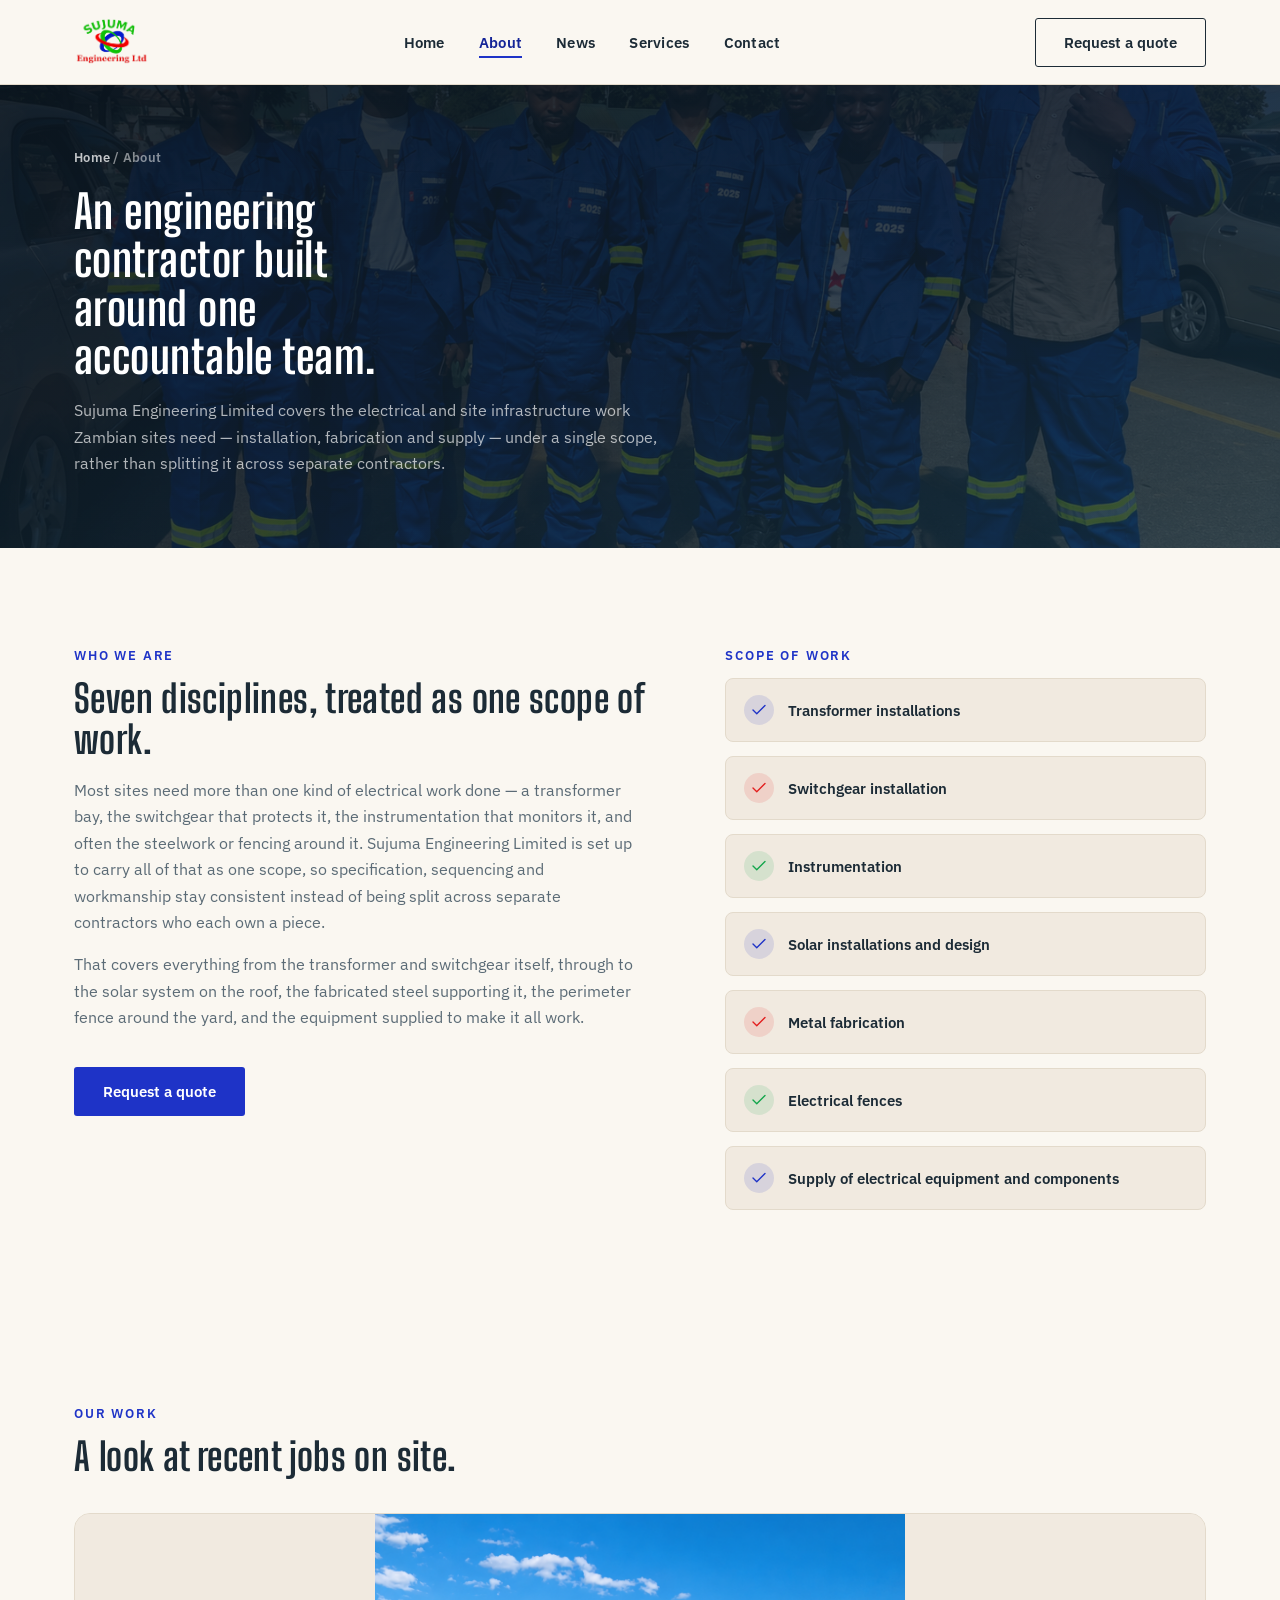
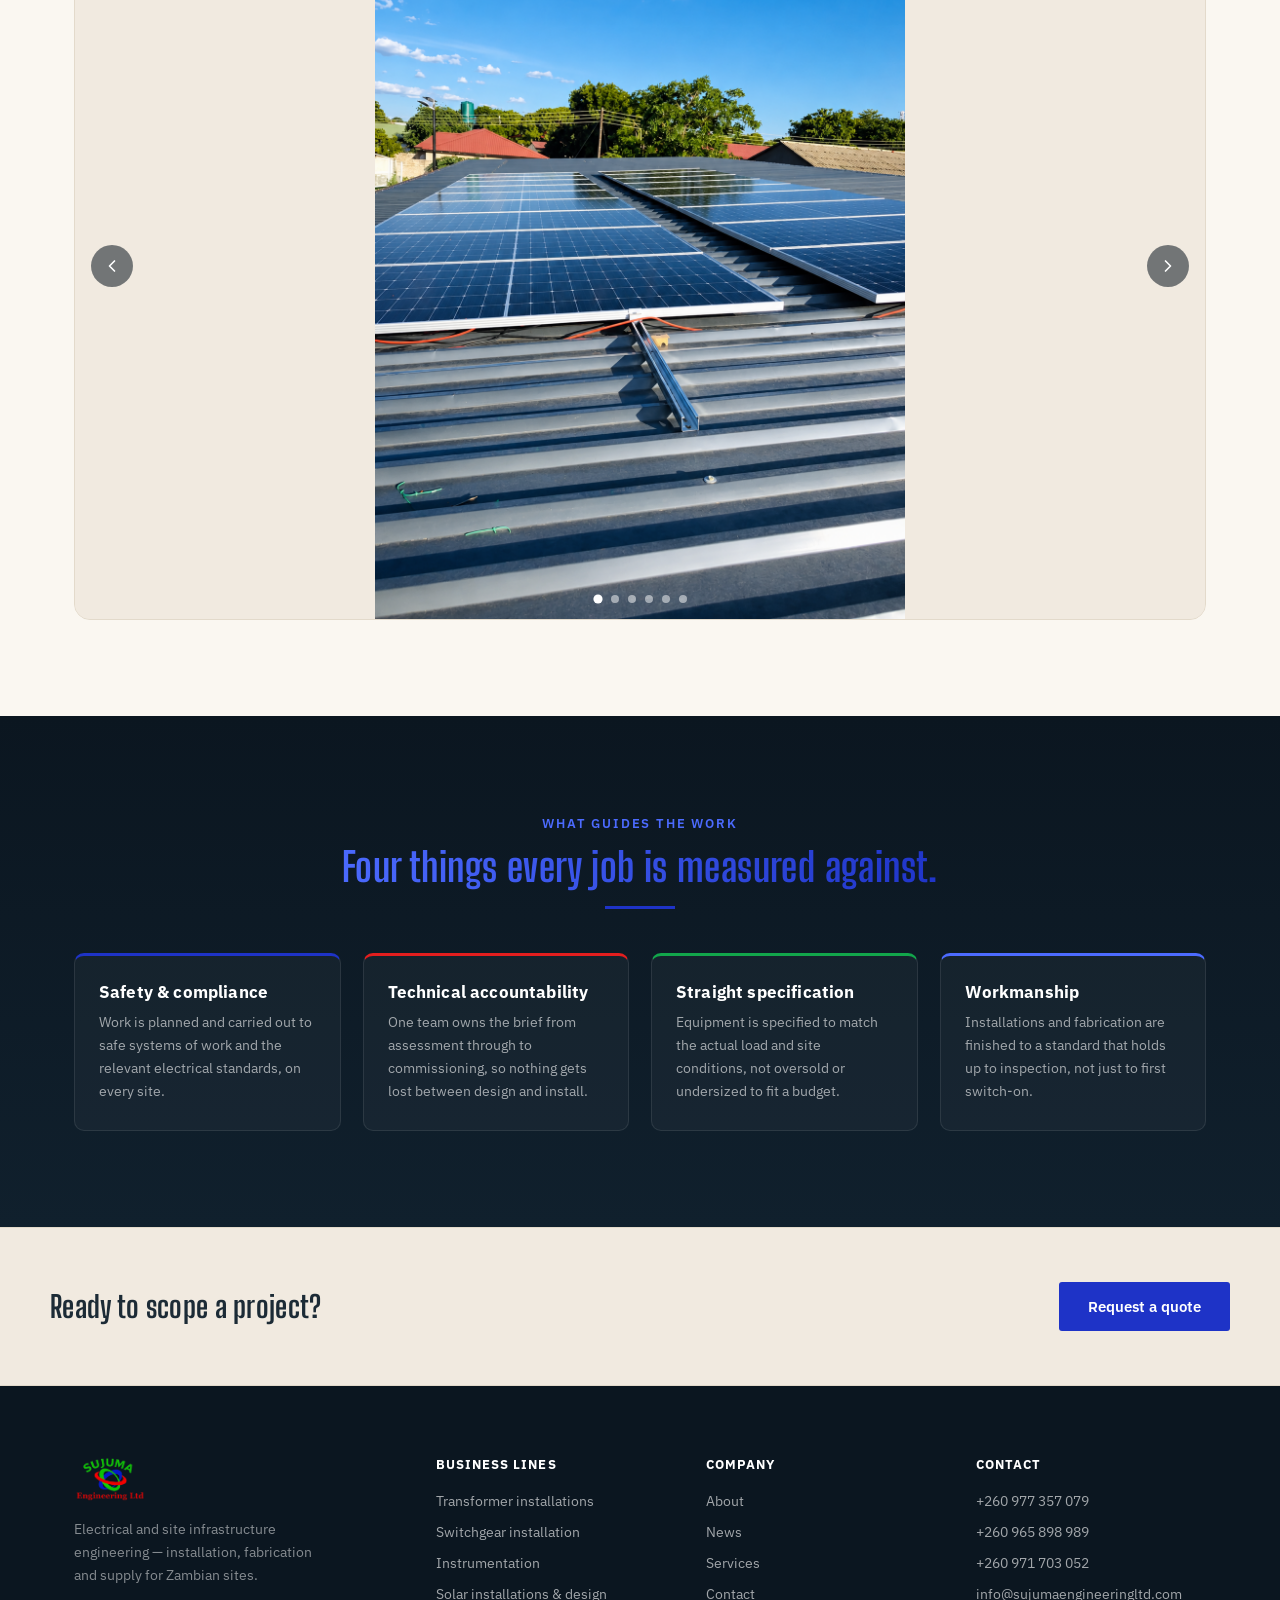
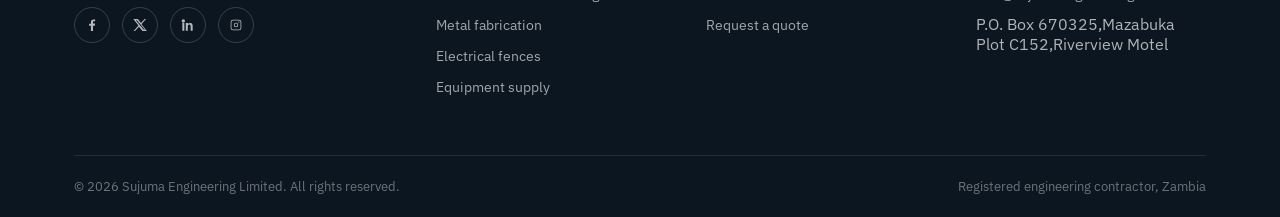
==== commit f17728c9: "address update" ====
--- a/about.html
+++ b/about.html
@@ -245,7 +245,7 @@
           <li><a href="tel:+260965898989">+260 965 898 989</a></li>
           <li><a href="tel:+260971703052">+260 971 703 052</a></li>
           <li><a href="mailto:info@sujumaengineeringltd.com">info@sujumaengineeringltd.com</a></li>
-          <li>Mazabuka, Zambia</li>
+          <li>P.O. Box 670325,Mazabuka Plot C152,Riverview Motel</li>
         </ul>
       </div>
     </div>
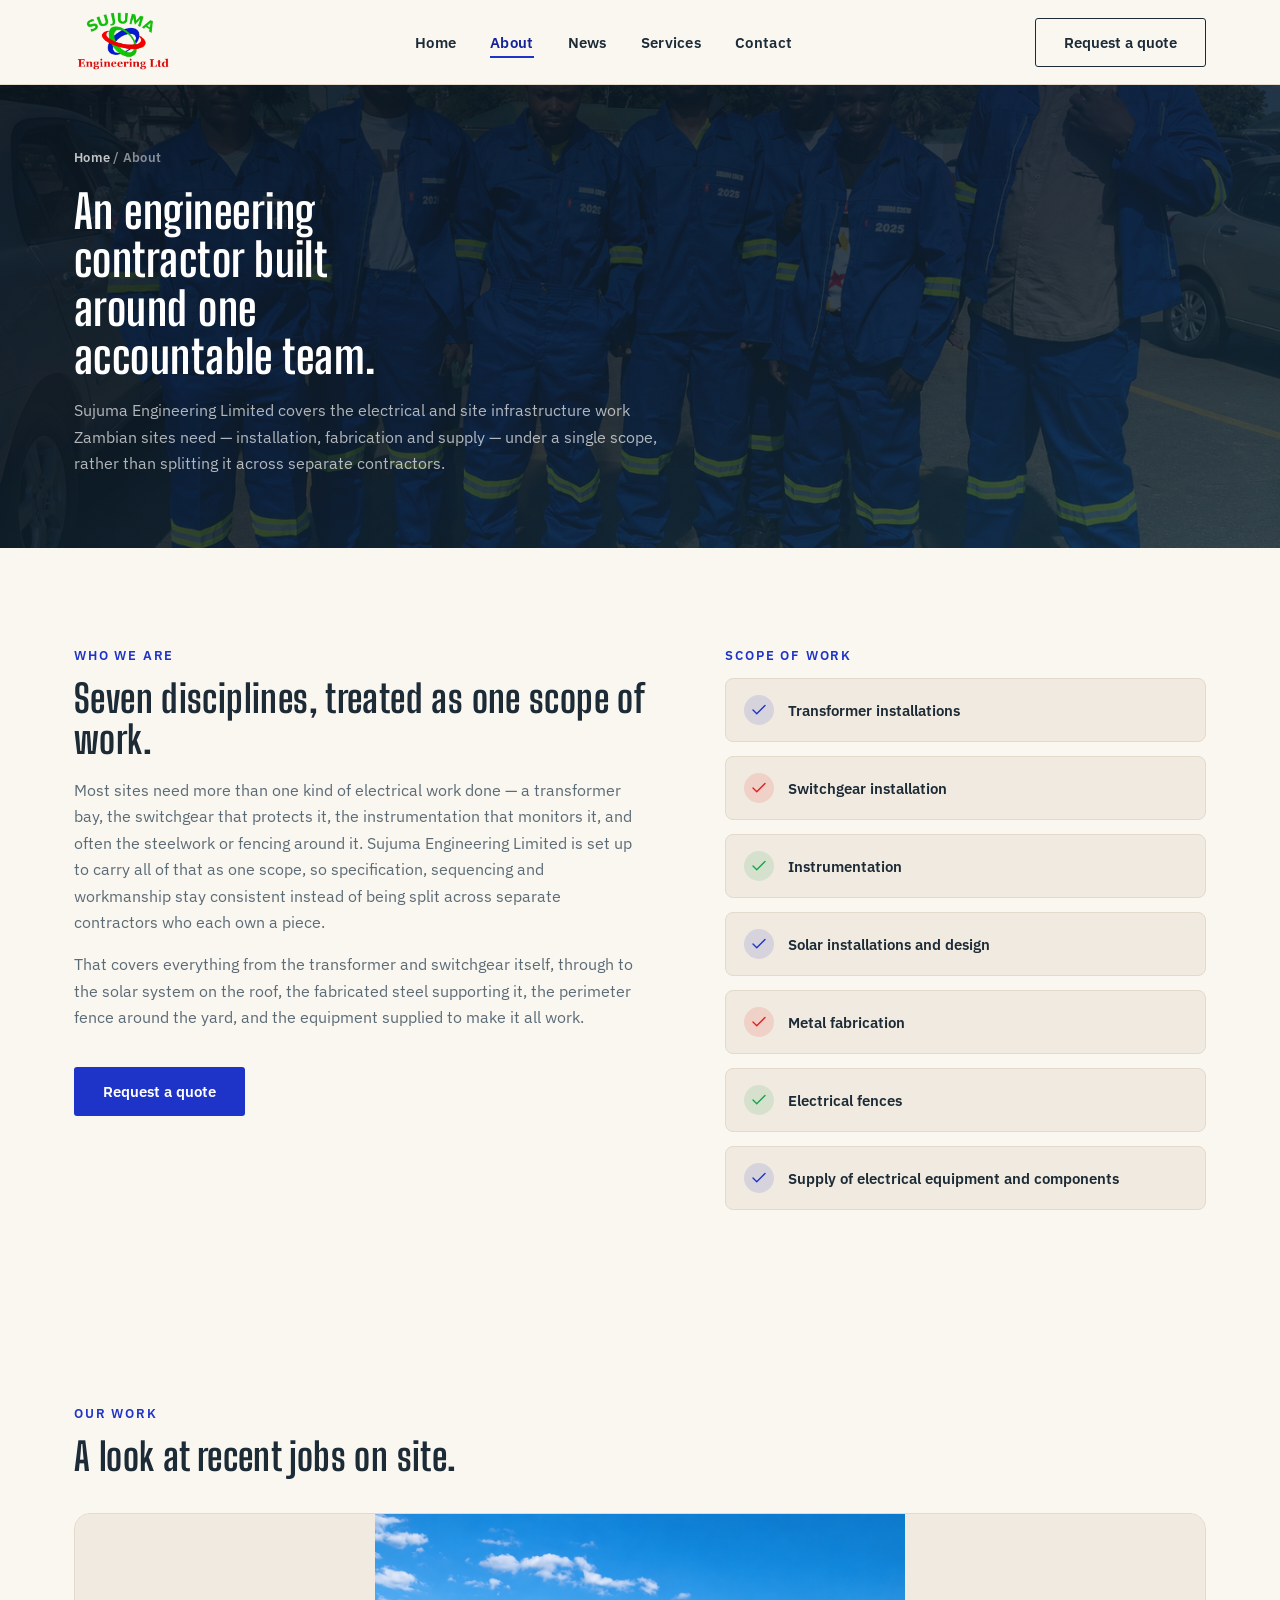
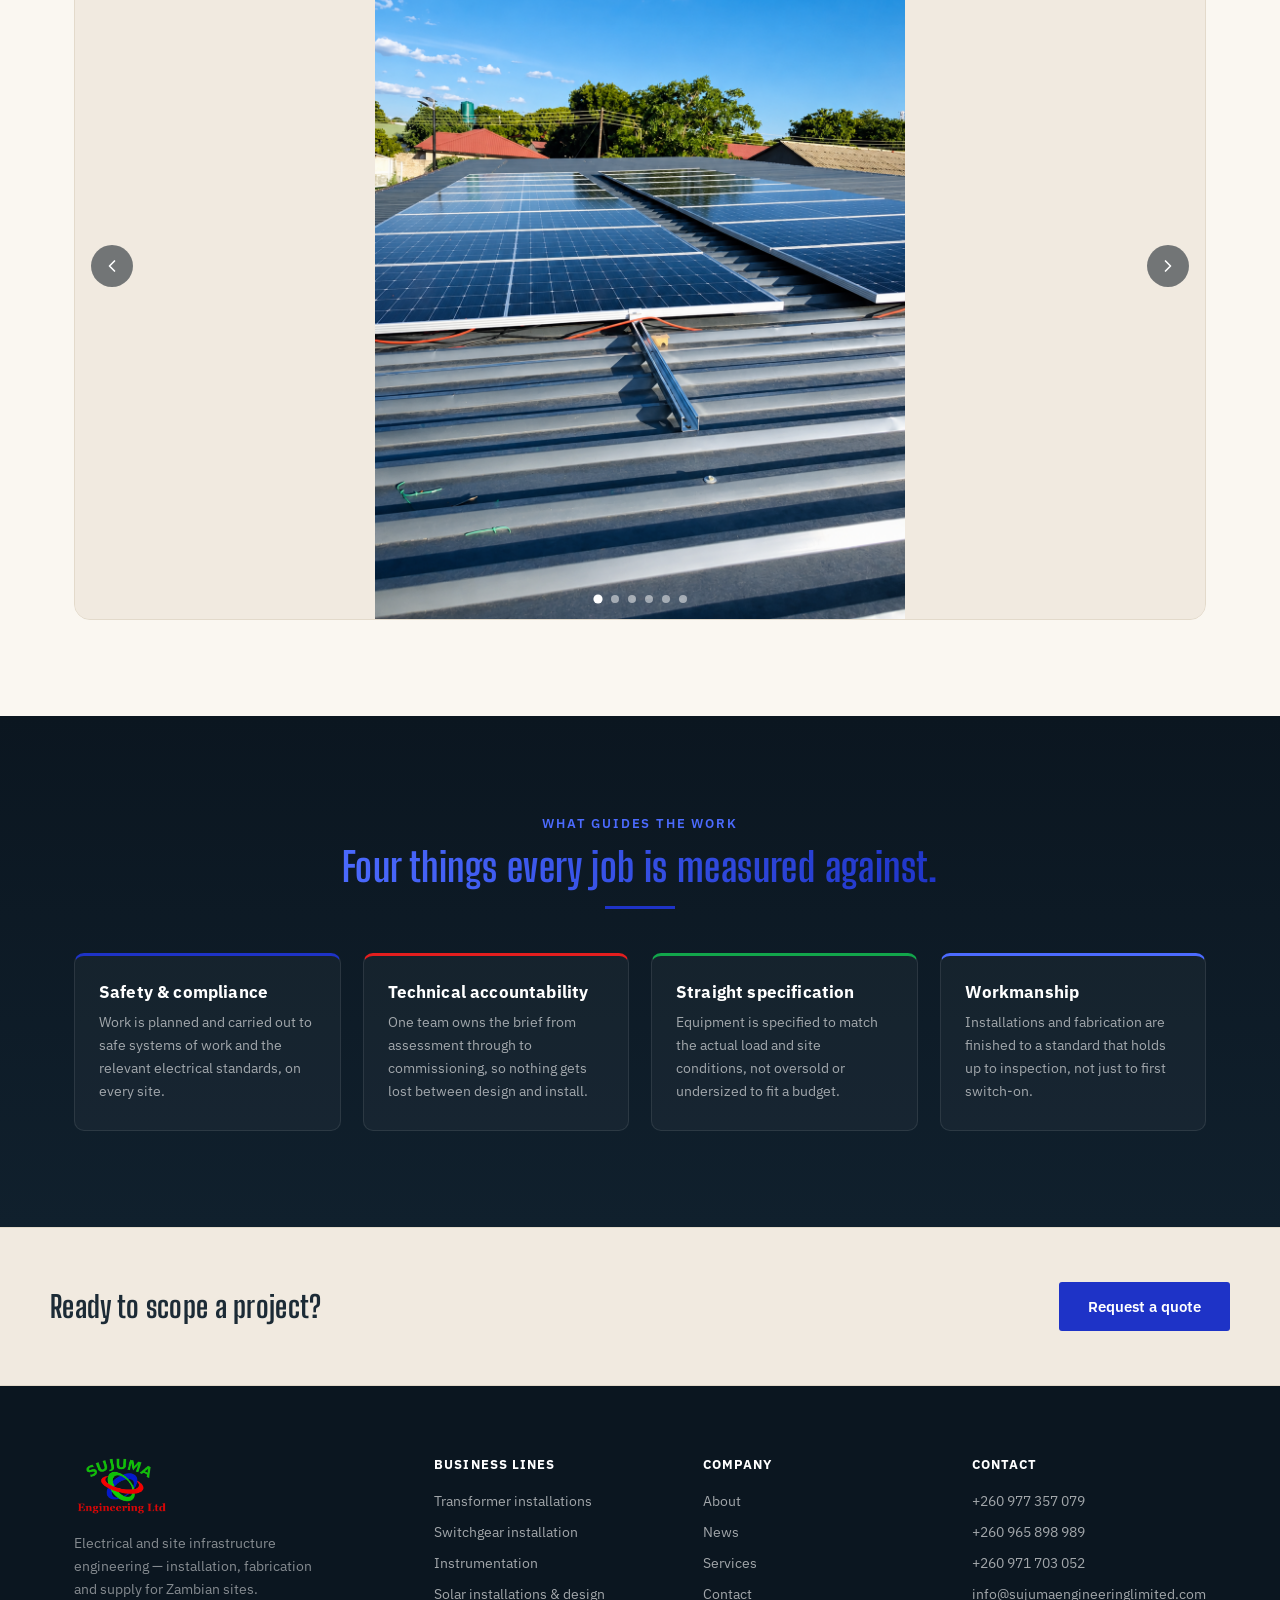
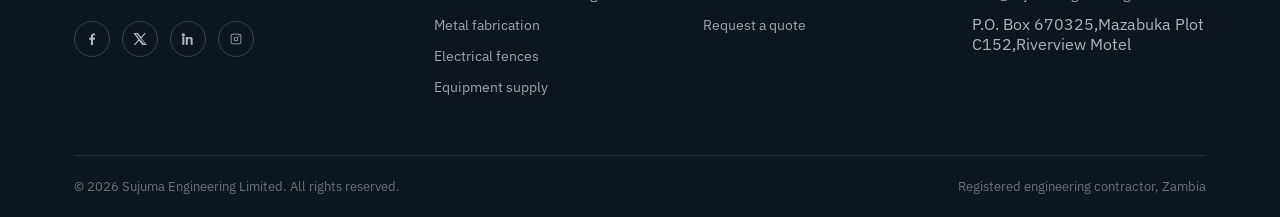
==== commit e4a8848a: "Merge branch 'main' of https://github.com/sujumaweb/sujuma" ====
--- a/about.html
+++ b/about.html
@@ -244,7 +244,7 @@
           <li><a href="tel:+260977357079">+260 977 357 079</a></li>
           <li><a href="tel:+260965898989">+260 965 898 989</a></li>
           <li><a href="tel:+260971703052">+260 971 703 052</a></li>
-          <li><a href="mailto:info@sujumaengineeringltd.com">info@sujumaengineeringltd.com</a></li>
+          <li><a href="mailto:info@sujumaengineeringlimited.com">info@sujumaengineeringlimited.com</a></li>
           <li>P.O. Box 670325,Mazabuka Plot C152,Riverview Motel</li>
         </ul>
       </div>
--- a/css/style.css
+++ b/css/style.css
@@ -113,7 +113,7 @@
   height: 84px;
 }
 .logo{ display:flex; align-items:center; gap:12px; }
-.logo img{ height: 46px; width:auto; }
+.logo img{ height: 60px; width:auto; }
 .nav-links{ display:flex; align-items:center; gap:34px; }
 .nav-links a{
   font-weight:600; font-size:14.5px; letter-spacing:.02em;
@@ -598,7 +598,7 @@
   padding-bottom: 48px;
   border-bottom: 1px solid rgba(255,255,255,.1);
 }
-.footer-brand .logo img{ height:44px; }
+.footer-brand .logo img{ height:58px; }
 .footer-brand p{ color: rgba(255,255,255,.5); font-size: 13.8px; margin-top: 16px; max-width: 30ch; }
 .footer-social{ display:flex; gap:12px; margin-top: 20px; }
 .footer-social a{
@@ -801,4 +801,4 @@
   .section-pad{ padding: 64px 0; }
   .service-row{ padding: 48px 0; gap: 28px; }
   .service-row-details{ padding: 26px; }
-}+}
